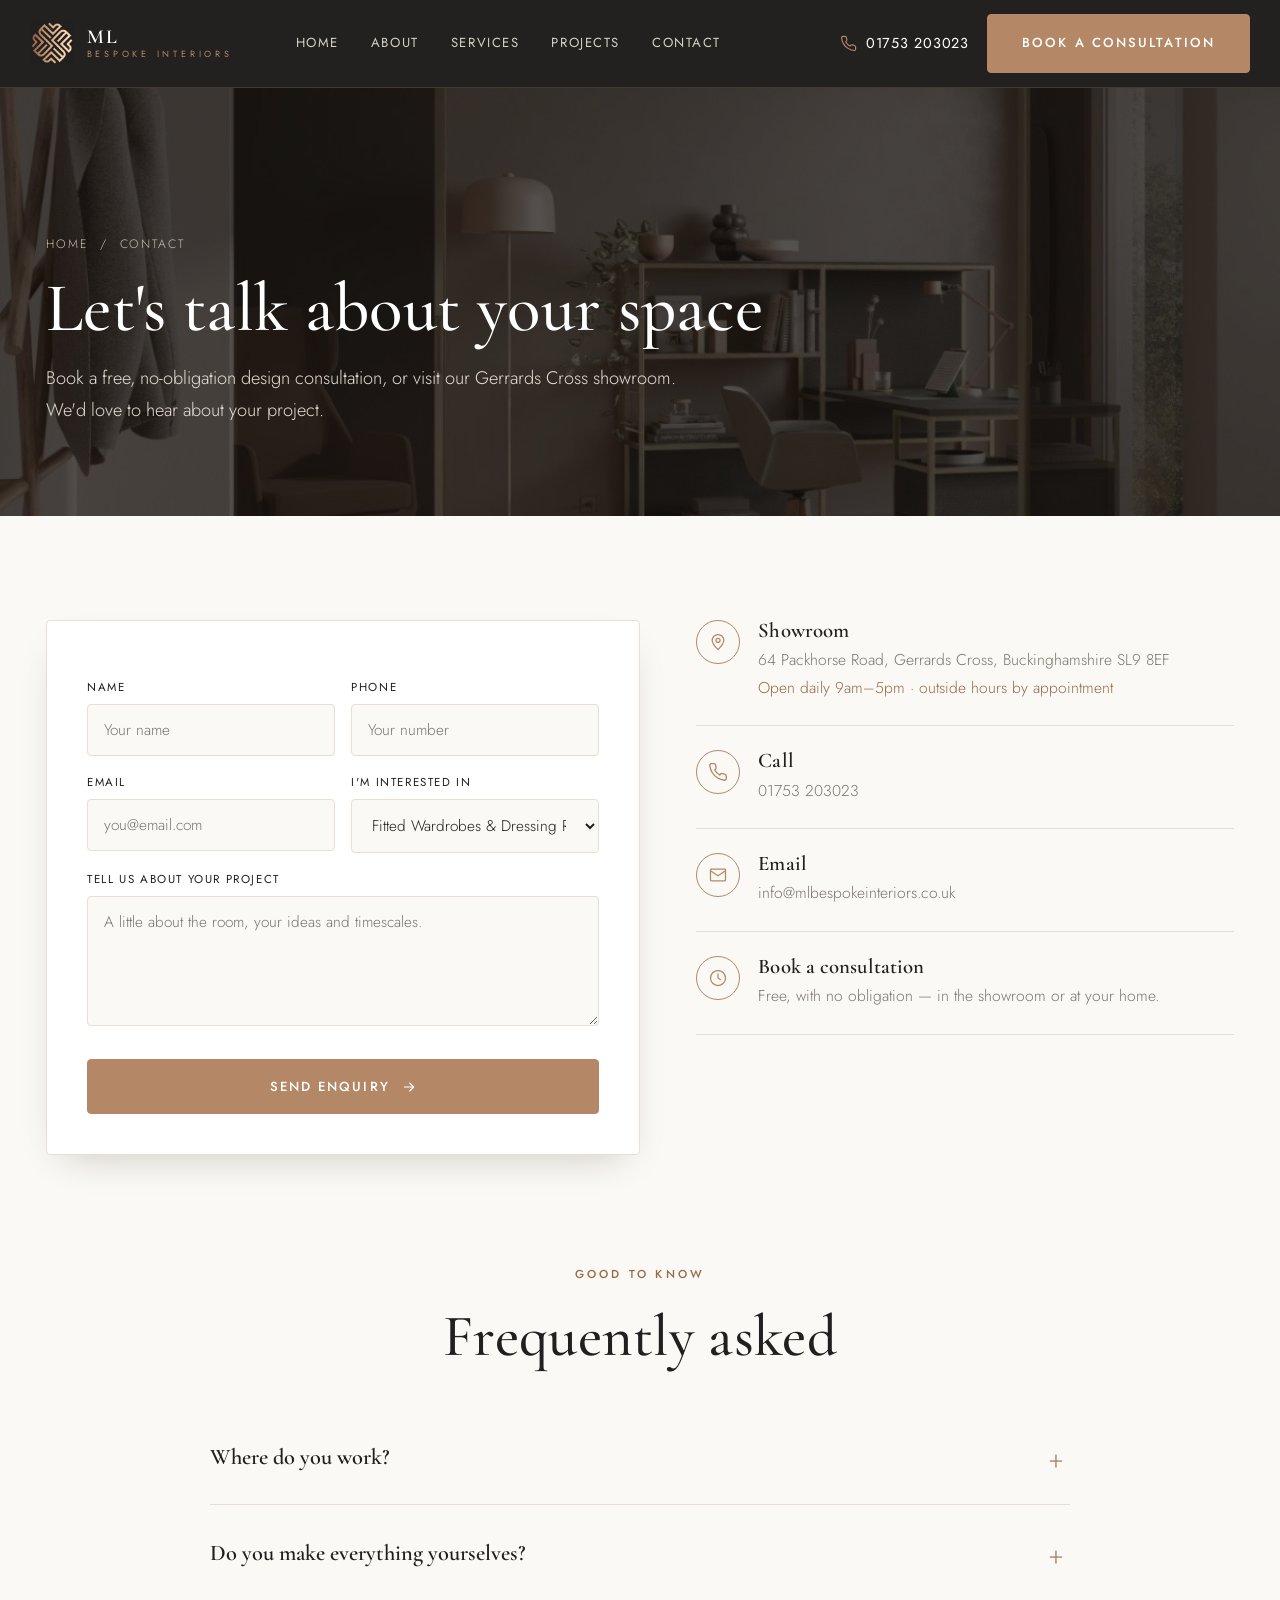
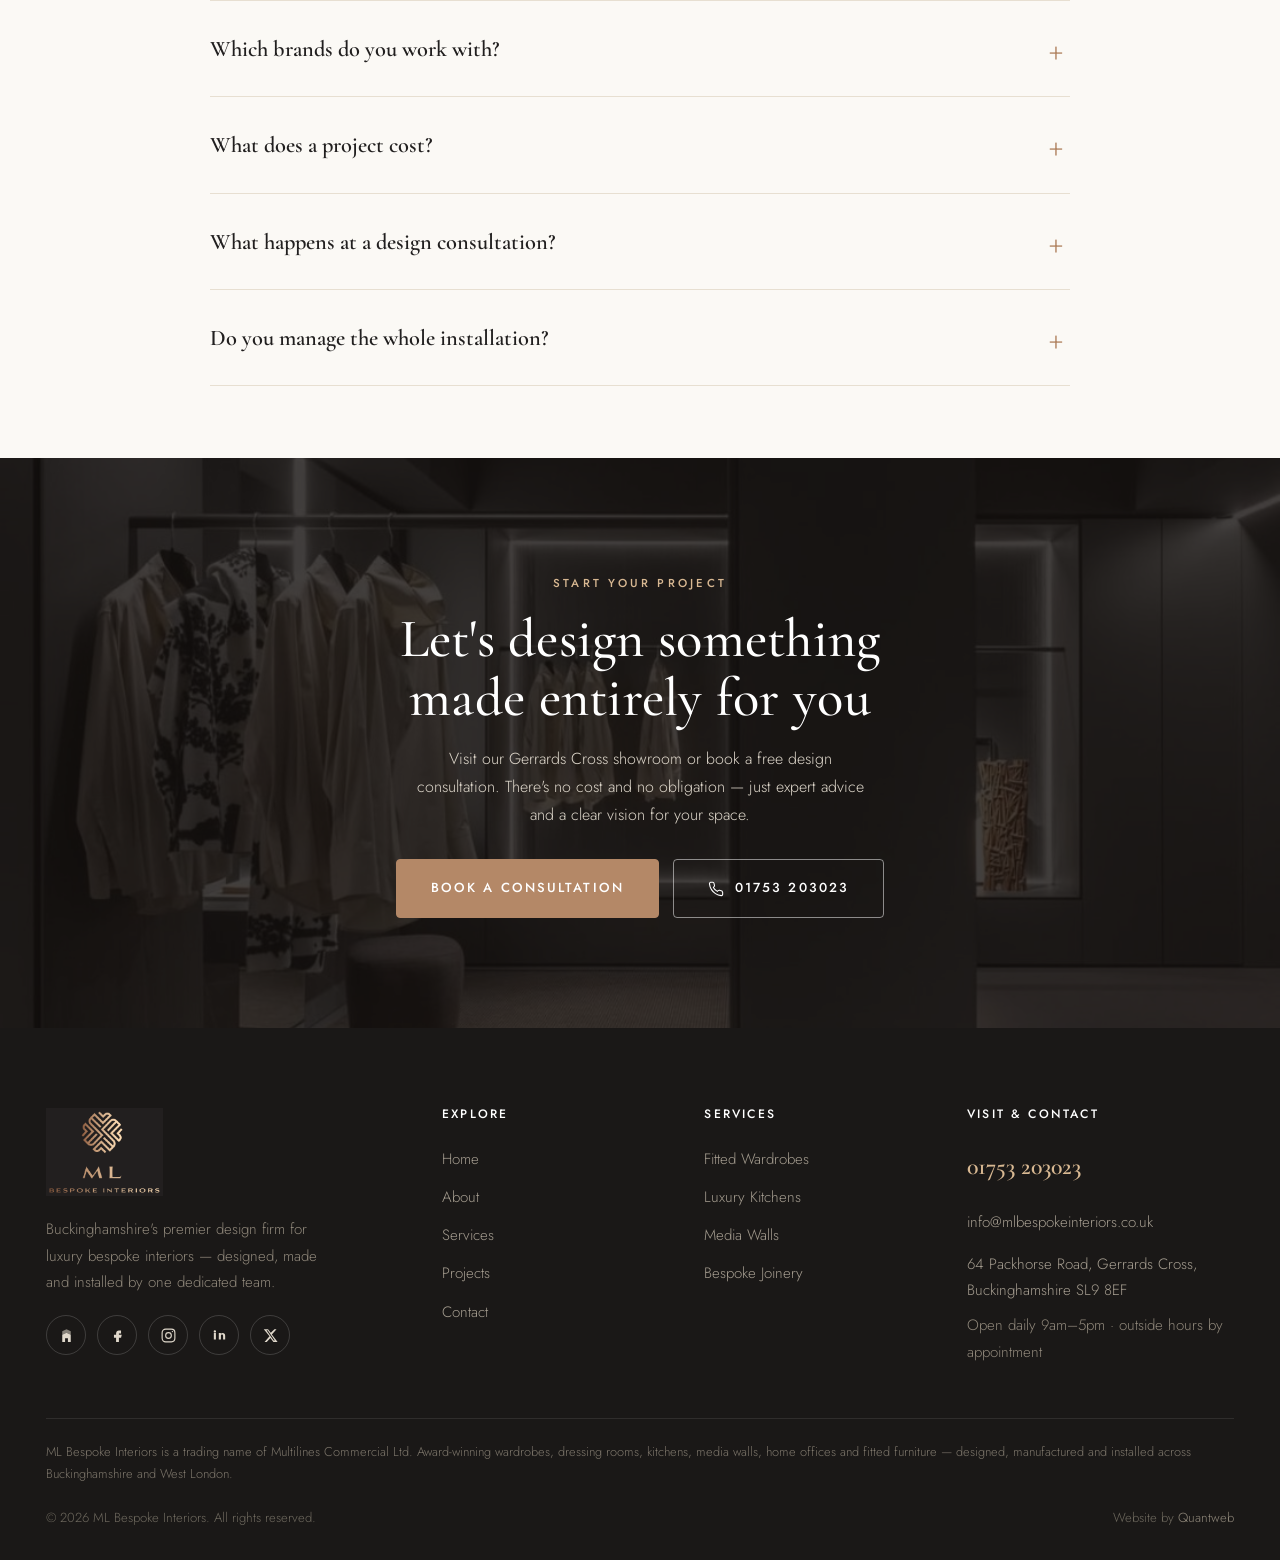
==== contact.html @ 846ae1b1 "ML Bespoke Interiors site Co-authored-by: Cursor <cursoragent@cursor.com>" ====
<!doctype html><html lang="en"><head>
<meta charset="utf-8"><meta name="viewport" content="width=device-width,initial-scale=1">
<title>Contact ML Bespoke Interiors — Gerrards Cross Showroom</title>
<meta name="description" content="Contact ML Bespoke Interiors in Gerrards Cross, Buckinghamshire. Call 01753 203023, email info@mlbespokeinteriors.co.uk or book a free design consultation.">
<link rel="canonical" href="https://www.mlbespokeinteriors.co.uk/contact.html">
<meta property="og:type" content="website"><meta property="og:site_name" content="ML Bespoke Interiors">
<meta property="og:title" content="Contact ML Bespoke Interiors — Gerrards Cross Showroom"><meta property="og:description" content="Contact ML Bespoke Interiors in Gerrards Cross, Buckinghamshire. Call 01753 203023, email info@mlbespokeinteriors.co.uk or book a free design consultation.">
<meta property="og:image" content="https://www.mlbespokeinteriors.co.uk/assets/p06.jpg"><meta name="theme-color" content="#211f1f">
<link rel="icon" href="assets/favicon.svg">
<link rel="preconnect" href="https://fonts.googleapis.com"><link rel="preconnect" href="https://fonts.gstatic.com" crossorigin>
<link href="https://fonts.googleapis.com/css2?family=Cormorant+Garamond:ital,wght@0,400;0,500;0,600;1,400;1,500&family=Jost:wght@300;400;500&display=swap" rel="stylesheet">
<link rel="stylesheet" href="css/site.css">
</head><body>
<header class="site"><div class="bar">
  <a class="brand" href="index.html" aria-label="ML Bespoke Interiors home">
    <img src="assets/mark.png" alt="ML Bespoke Interiors">
    <span class="bt"><b>ML</b><span>Bespoke Interiors</span></span>
  </a>
  <nav class="nav-links"><a href="index.html">Home</a><a href="about.html">About</a><a href="services.html">Services</a><a href="projects.html">Projects</a><a href="contact.html">Contact</a></nav>
  <div class="nav-cta">
    <a class="callchip" href="tel:+441753203023"><svg viewBox="0 0 24 24" fill="none" stroke="currentColor" stroke-width="1.6" stroke-linecap="round" stroke-linejoin="round"><path d="M22 16.9v3a2 2 0 0 1-2.2 2 19.8 19.8 0 0 1-8.6-3 19.5 19.5 0 0 1-6-6 19.8 19.8 0 0 1-3-8.6A2 2 0 0 1 4.1 2h3a2 2 0 0 1 2 1.7c.1.9.3 1.8.6 2.6a2 2 0 0 1-.5 2.1L8 9.6a16 16 0 0 0 6 6l1.2-1.2a2 2 0 0 1 2.1-.5c.8.3 1.7.5 2.6.6a2 2 0 0 1 1.7 2z"/></svg>01753 203023</a>
    <a class="btn btn-bronze" href="contact.html">Book a consultation</a>
    <button class="burger" data-mm-open aria-label="Open menu"><span></span><span></span><span></span></button>
  </div>
</div></header>
<div class="mm-back" data-mm-close></div>
<aside class="mobile-menu">
  <button class="mm-close" data-mm-close aria-label="Close">&times;</button>
  <a href="index.html" data-mm-close>Home</a><a href="about.html" data-mm-close>About</a><a href="services.html" data-mm-close>Services</a><a href="projects.html" data-mm-close>Projects</a><a href="contact.html" data-mm-close>Contact</a>
  <a class="btn btn-bronze" href="contact.html" data-mm-close>Book a consultation</a>
  <a class="btn btn-outline-w" href="tel:+441753203023" data-mm-close>Call 01753 203023</a>
</aside><section class="page-hero">
  <div class="bgimg"><img src="assets/p06.jpg" alt=""></div>
  <div class="wrap"><p class="crumb"><a href="index.html">Home</a> &nbsp;/&nbsp; Contact</p><h1>Let's talk about your space</h1><p>Book a free, no-obligation design consultation, or visit our Gerrards Cross showroom. We'd love to hear about your project.</p></div>
</section>
<section class="sec"><div class="wrap"><div class="contact-grid">
  <div data-reveal>
    <!-- To enable this form: create a free Web3Forms access key at web3forms.com tied to info@mlbespokeinteriors.co.uk and paste it below. -->
    <form class="form" action="https://api.web3forms.com/submit" method="POST">
      <input type="hidden" name="access_key" value="YOUR-WEB3FORMS-KEY">
      <input type="hidden" name="subject" value="New enquiry from the ML Bespoke Interiors website">
      <input type="checkbox" name="botcheck" style="display:none">
      <div class="row"><div><label for="fn">Name</label><input id="fn" name="name" type="text" placeholder="Your name" required></div><div><label for="ph">Phone</label><input id="ph" name="phone" type="tel" placeholder="Your number" required></div></div>
      <div class="row"><div><label for="em">Email</label><input id="em" name="email" type="email" placeholder="you@email.com" required></div><div><label for="sv">I'm interested in</label><select id="sv" name="enquiry"><option>Fitted Wardrobes & Dressing Rooms</option><option>Luxury Kitchens</option><option>Media Walls</option><option>Bespoke Joinery</option><option>A whole-home project</option><option>Something else</option></select></div></div>
      <label for="ms">Tell us about your project</label>
      <textarea id="ms" name="message" placeholder="A little about the room, your ideas and timescales."></textarea>
      <button class="btn btn-bronze" type="submit">Send enquiry <svg viewBox="0 0 24 24" fill="none" stroke="currentColor" stroke-width="1.6" stroke-linecap="round" stroke-linejoin="round"><path d="M5 12h14M13 6l6 6-6 6"/></svg></button>
    </form>
  </div>
  <div class="cinfo" data-reveal>
    <div class="citem"><div class="ic"><svg viewBox="0 0 24 24" fill="none" stroke="currentColor" stroke-width="1.5" stroke-linecap="round" stroke-linejoin="round"><path d="M12 21s7-6.3 7-11a7 7 0 1 0-14 0c0 4.7 7 11 7 11z"/><circle cx="12" cy="10" r="2.5"/></svg></div><div><h4>Showroom</h4><p>64 Packhorse Road, Gerrards Cross, Buckinghamshire SL9 8EF</p><p style="color:var(--bronze-d)">Open daily 9am–5pm · outside hours by appointment</p></div></div>
    <div class="citem"><div class="ic"><svg viewBox="0 0 24 24" fill="none" stroke="currentColor" stroke-width="1.6" stroke-linecap="round" stroke-linejoin="round"><path d="M22 16.9v3a2 2 0 0 1-2.2 2 19.8 19.8 0 0 1-8.6-3 19.5 19.5 0 0 1-6-6 19.8 19.8 0 0 1-3-8.6A2 2 0 0 1 4.1 2h3a2 2 0 0 1 2 1.7c.1.9.3 1.8.6 2.6a2 2 0 0 1-.5 2.1L8 9.6a16 16 0 0 0 6 6l1.2-1.2a2 2 0 0 1 2.1-.5c.8.3 1.7.5 2.6.6a2 2 0 0 1 1.7 2z"/></svg></div><div><h4>Call</h4><a href="tel:+441753203023">01753 203023</a></div></div>
    <div class="citem"><div class="ic"><svg viewBox="0 0 24 24" fill="none" stroke="currentColor" stroke-width="1.5" stroke-linecap="round" stroke-linejoin="round"><rect x="3" y="5" width="18" height="14" rx="1"/><path d="m3 7 9 6 9-6"/></svg></div><div><h4>Email</h4><a href="mailto:info@mlbespokeinteriors.co.uk">info@mlbespokeinteriors.co.uk</a></div></div>
    <div class="citem"><div class="ic"><svg viewBox="0 0 24 24" fill="none" stroke="currentColor" stroke-width="1.5" stroke-linecap="round" stroke-linejoin="round"><circle cx="12" cy="12" r="9"/><path d="M12 7v5l3 2"/></svg></div><div><h4>Book a consultation</h4><p>Free, with no obligation — in the showroom or at your home.</p></div></div>
  </div>
</div></div></section>

<section class="sec-sm" style="padding-top:0"><div class="wrap">
  <div class="faq">
    <div class="sec-head center" data-reveal style="margin:0 auto 40px"><span class="eyebrow c">Good to know</span><h2>Frequently asked</h2></div>
    <details data-reveal><summary>Where do you work?</summary><div class="a">Our showroom is in Gerrards Cross and we design and install throughout Buckinghamshire — Beaconsfield, Amersham, Chalfont St Peter, Denham and surrounding areas — as well as central and west London.</div></details><details data-reveal><summary>Do you make everything yourselves?</summary><div class="a">Yes. Building on almost 40 years of manufacturing heritage through Multilines Commercial, we design, manufacture and install with our own team and our own workshops, alongside our European brand partners.</div></details><details data-reveal><summary>Which brands do you work with?</summary><div class="a">We partner with leading European names including Caccaro, Efforma, Stosa and Raumplus, bringing together Italian elegance, German precision and British craftsmanship.</div></details><details data-reveal><summary>What does a project cost?</summary><div class="a">Every project is bespoke, but as a guide fitted wardrobes start from £3,500, media walls from £4,000, home offices from £5,000 and walk-in dressing rooms from £8,000. We'll give you a clear quote after your design consultation.</div></details><details data-reveal><summary>What happens at a design consultation?</summary><div class="a">We start by understanding how you want to use the space, then create a 3D design so you can see your room before anything is made. Consultations are free and there's no obligation.</div></details><details data-reveal><summary>Do you manage the whole installation?</summary><div class="a">Yes — from first design to final fit, you have one point of contact throughout, with our own craftsmen, installers and electrical and plumbing support handling every detail.</div></details>
  </div>
</div></section>

<section class="cta">
  <div class="bgimg"><img src="assets/p12.jpg" alt="Luxury walk-in dressing room by ML Bespoke Interiors" loading="lazy"></div>
  <div class="wrap" data-reveal>
    <span class="eyebrow c" style="color:var(--gold-l)">Start your project</span>
    <h2>Let's design something made entirely for you</h2>
    <p>Visit our Gerrards Cross showroom or book a free design consultation. There's no cost and no obligation — just expert advice and a clear vision for your space.</p>
    <div class="cta-row"><a class="btn btn-bronze" href="contact.html">Book a consultation</a><a class="btn btn-outline-w" href="tel:+441753203023"><svg viewBox="0 0 24 24" fill="none" stroke="currentColor" stroke-width="1.6" stroke-linecap="round" stroke-linejoin="round"><path d="M22 16.9v3a2 2 0 0 1-2.2 2 19.8 19.8 0 0 1-8.6-3 19.5 19.5 0 0 1-6-6 19.8 19.8 0 0 1-3-8.6A2 2 0 0 1 4.1 2h3a2 2 0 0 1 2 1.7c.1.9.3 1.8.6 2.6a2 2 0 0 1-.5 2.1L8 9.6a16 16 0 0 0 6 6l1.2-1.2a2 2 0 0 1 2.1-.5c.8.3 1.7.5 2.6.6a2 2 0 0 1 1.7 2z"/></svg> 01753 203023</a></div>
  </div>
</section>
<footer class="site"><div class="wrap">
  <div class="cols">
    <div class="fbrand"><img src="assets/logo.png" alt="ML Bespoke Interiors"><p>Buckinghamshire's premier design firm for luxury bespoke interiors — designed, made and installed by one dedicated team.</p>
      <div class="fsoc"><a href="https://www.houzz.co.uk/pro/webuser_960647307" target="_blank" rel="noopener" aria-label="Houzz"><svg viewBox="0 0 24 24" fill="currentColor"><path d="M12 3 6 6v5l6-3 6 3V6z" opacity=".55"/><path d="M6 11v10h4v-5h4v5h4V11l-6-3z"/></svg></a><a href="https://www.facebook.com/MultilinesLuxuryBedrooms" target="_blank" rel="noopener" aria-label="Facebook"><svg viewBox="0 0 24 24" fill="currentColor"><path d="M14 9h3V5h-3c-2.2 0-4 1.8-4 4v2H7v4h3v6h4v-6h3l1-4h-4V9a1 1 0 0 1 1-1z"/></svg></a><a href="https://www.instagram.com/ml_bespoke_interiors" target="_blank" rel="noopener" aria-label="Instagram"><svg viewBox="0 0 24 24" fill="none" stroke="currentColor" stroke-width="1.6"><rect x="3" y="3" width="18" height="18" rx="5"/><circle cx="12" cy="12" r="4"/><circle cx="17.5" cy="6.5" r="1" fill="currentColor" stroke="none"/></svg></a><a href="https://www.linkedin.com/company/79999368" target="_blank" rel="noopener" aria-label="LinkedIn"><svg viewBox="0 0 24 24" fill="currentColor"><path d="M6.94 8.5v9H4V8.5zM5.47 4.5a1.7 1.7 0 1 0 0 3.4 1.7 1.7 0 0 0 0-3.4zM20 17.5h-2.9v-4.8c0-1.2-.5-2-1.5-2s-1.6.7-1.6 2v4.8H11v-9h2.9v1.2c.5-.8 1.4-1.4 2.7-1.4 2 0 3.4 1.3 3.4 4z"/></svg></a><a href="https://x.com/ml_bespoke" target="_blank" rel="noopener" aria-label="X"><svg viewBox="0 0 24 24" fill="currentColor"><path d="M17.5 3h3l-6.6 7.6L22 21h-5.9l-4.3-5.6L6.7 21H3.6l7-8.1L2.5 3h6l3.9 5.1zm-1 16h1.6L8 4.6H6.3z"/></svg></a></div>
    </div>
    <div class="col"><h4>Explore</h4><a href="index.html">Home</a><a href="about.html">About</a><a href="services.html">Services</a><a href="projects.html">Projects</a><a href="contact.html">Contact</a></div>
    <div class="col"><h4>Services</h4><a href="services.html">Fitted Wardrobes</a><a href="services.html">Luxury Kitchens</a><a href="services.html">Media Walls</a><a href="services.html">Bespoke Joinery</a></div>
    <div class="col fcontact"><h4>Visit &amp; contact</h4>
      <a class="big" href="tel:+441753203023">01753 203023</a>
      <a href="mailto:info@mlbespokeinteriors.co.uk">info@mlbespokeinteriors.co.uk</a>
      <p style="margin-top:10px">64 Packhorse Road, Gerrards Cross, Buckinghamshire SL9 8EF</p>
      <p style="color:#8f877a">Open daily 9am–5pm · outside hours by appointment</p>
    </div>
  </div>
  <div style="padding-top:22px;font-size:.8rem;color:#7d766b;line-height:1.7;font-weight:300">
    <p>ML Bespoke Interiors is a trading name of Multilines Commercial Ltd. Award-winning wardrobes, dressing rooms, kitchens, media walls, home offices and fitted furniture — designed, manufactured and installed across Buckinghamshire and West London.</p>
  </div>
  <div class="foot-bot"><span>&copy; 2026 ML Bespoke Interiors. All rights reserved.</span><span>Website by <a href="https://quantweb.co.uk" target="_blank" rel="noopener">Quantweb</a></span></div>
</div></footer>
<div class="lb" id="lb"><span class="x">&times;</span><span class="nav prev">&#8249;</span><span class="nav next">&#8250;</span><img src="" alt="ML Bespoke Interiors project"></div>
<script src="js/site.js"></script>
</body></html>
---- css/site.css ----
/* ML Bespoke Interiors — Quantweb build 2026 (charcoal + bronze, luxury) */
:root{
  --ink:#211f1f; --ink2:#33302c; --muted:#7c766b; --soft:#9a9284;
  --bronze:#b48867; --bronze-d:#956c48; --gold-l:#d8b892;
  --cream:#f7f3ec; --stone:#efe8dd; --line:#e7dfd1; --line-d:#3a3632;
  --bg:#fbf9f5; --white:#fff; --dark:#1a1817; --charcoal:#211f1f;
  --f-h:"Cormorant Garamond",Georgia,serif;
  --f-b:"Jost",-apple-system,BlinkMacSystemFont,"Segoe UI",sans-serif;
  --wrap:1240px; --r:4px;
  --shadow:0 34px 70px -30px rgba(30,22,12,.34);
  --shadow-s:0 16px 38px -18px rgba(30,22,12,.24);
}
*{box-sizing:border-box;margin:0;padding:0}
html{scroll-behavior:smooth}
body{font-family:var(--f-b);background:var(--bg);color:var(--ink2);line-height:1.75;font-weight:300;-webkit-font-smoothing:antialiased;overflow-x:hidden}
img{max-width:100%;display:block}
a{color:inherit;text-decoration:none}
h1,h2,h3,h4{font-family:var(--f-h);color:var(--ink);line-height:1.08;font-weight:600;letter-spacing:.005em}
.wrap{max-width:var(--wrap);margin:0 auto;padding:0 26px}
.eyebrow{display:inline-flex;align-items:center;gap:11px;font-family:var(--f-b);font-weight:500;font-size:.72rem;letter-spacing:.28em;text-transform:uppercase;color:var(--bronze-d)}
.eyebrow::before{content:"";width:30px;height:1px;background:var(--bronze)}
.eyebrow.c::before{display:none}
.sec{padding:104px 0}
.sec-sm{padding:72px 0}
.sec-head{max-width:720px;margin-bottom:52px}
.sec-head.center{margin-left:auto;margin-right:auto;text-align:center}
.sec-head h2{font-size:clamp(2.4rem,4.6vw,3.7rem);margin:18px 0 16px;font-weight:500}
.sec-head p{font-size:1.08rem;color:var(--muted)}
.lead{font-size:1.24rem;color:var(--ink2);font-weight:300;line-height:1.7}

/* buttons */
.btn{display:inline-flex;align-items:center;justify-content:center;gap:11px;font-family:var(--f-b);font-weight:500;font-size:.82rem;letter-spacing:.16em;text-transform:uppercase;padding:17px 34px;border-radius:var(--r);border:1px solid transparent;cursor:pointer;transition:.25s}
.btn svg{width:16px;height:16px}
.btn-bronze{background:var(--bronze);color:#fff;border-color:var(--bronze)}
.btn-bronze:hover{background:var(--bronze-d);border-color:var(--bronze-d)}
.btn-ink{background:var(--ink);color:#fff;border-color:var(--ink)}
.btn-ink:hover{background:#000}
.btn-outline{background:transparent;color:var(--ink);border-color:var(--ink)}
.btn-outline:hover{background:var(--ink);color:#fff}
.btn-outline-w{background:transparent;color:#fff;border-color:rgba(255,255,255,.5)}
.btn-outline-w:hover{background:#fff;color:var(--ink);border-color:#fff}

/* header — charcoal bar (logo blends) */
header.site{position:sticky;top:0;z-index:60;background:rgba(26,24,23,.96);backdrop-filter:blur(10px);border-bottom:1px solid rgba(180,136,103,.22)}
.bar{max-width:1340px;margin:0 auto;padding:14px 30px;display:flex;align-items:center;gap:26px}
.brand{display:flex;align-items:center;gap:13px}
.brand img{height:44px;width:auto}
.brand .bt{display:flex;flex-direction:column;line-height:1}
.brand .bt b{font-family:var(--f-h);font-weight:600;font-size:1.24rem;color:#fff;letter-spacing:.14em}
.brand .bt span{font-family:var(--f-b);font-weight:400;font-size:.56rem;letter-spacing:.42em;text-transform:uppercase;color:var(--bronze);margin-top:3px}
.nav-links{display:flex;gap:2px;margin-left:22px}
.nav-links a{font-family:var(--f-b);font-weight:400;font-size:.82rem;letter-spacing:.12em;text-transform:uppercase;color:#d7d0c6;padding:10px 15px;transition:.2s;position:relative}
.nav-links a:hover{color:#fff}
.nav-links a.active{color:var(--bronze)}
.nav-cta{margin-left:auto;display:flex;align-items:center;gap:18px}
.callchip{display:inline-flex;align-items:center;gap:9px;font-family:var(--f-b);font-weight:400;color:#fff;font-size:.9rem;letter-spacing:.06em}
.callchip svg{width:17px;height:17px;color:var(--bronze)}
.burger{display:none;flex-direction:column;gap:5px;background:none;border:0;cursor:pointer;padding:8px}
.burger span{width:25px;height:1.5px;background:#fff}

.mm-back{position:fixed;inset:0;background:rgba(15,12,10,.6);opacity:0;visibility:hidden;transition:.25s;z-index:70}
.mm-back.open{opacity:1;visibility:visible}
.mobile-menu{position:fixed;top:0;right:-360px;width:320px;max-width:88vw;height:100%;background:var(--charcoal);z-index:80;padding:30px 28px;display:flex;flex-direction:column;gap:2px;transition:right .35s cubic-bezier(.4,0,.2,1)}
.mobile-menu.open{right:0}
.mobile-menu a{font-family:var(--f-b);font-weight:400;font-size:.92rem;letter-spacing:.14em;text-transform:uppercase;color:#e4ddd2;padding:15px 4px;border-bottom:1px solid rgba(255,255,255,.08)}
.mobile-menu .btn{margin-top:20px}
.mm-close{align-self:flex-end;background:none;border:0;font-size:2rem;color:#a99f92;cursor:pointer;margin-bottom:8px;font-weight:200}

/* hero — full-bleed */
.hero{position:relative;min-height:88vh;display:flex;align-items:center;color:#fff;overflow:hidden}
.hero .bgimg{position:absolute;inset:0;z-index:0}
.hero .bgimg img{width:100%;height:100%;object-fit:cover}
.hero::after{content:"";position:absolute;inset:0;z-index:1;background:linear-gradient(90deg,rgba(20,17,15,.86) 0%,rgba(20,17,15,.6) 45%,rgba(20,17,15,.25) 100%)}
.hero .wrap{position:relative;z-index:2;padding-top:80px;padding-bottom:80px}
.hero .eyebrow{color:var(--gold-l)}
.hero .eyebrow::before{background:var(--gold-l)}
.hero h1{color:#fff;font-size:clamp(2.9rem,6.4vw,5.6rem);font-weight:500;line-height:1.02;letter-spacing:.01em;margin:22px 0 0;max-width:16ch}
.hero h1 em{font-style:italic;color:var(--gold-l)}
.hero .sub{font-size:1.22rem;color:#e7e1d7;font-weight:300;margin:26px 0 34px;max-width:52ch}
.hero-cta{display:flex;flex-wrap:wrap;gap:14px}
.hero-quick{display:flex;flex-wrap:wrap;gap:26px;margin-top:44px;padding-top:26px;border-top:1px solid rgba(255,255,255,.18)}
.hero-quick a{display:inline-flex;align-items:center;gap:9px;font-size:.82rem;letter-spacing:.14em;text-transform:uppercase;color:#efe9df;transition:.2s}
.hero-quick a:hover{color:var(--gold-l)}
.hero-quick svg{width:15px;height:15px;color:var(--bronze)}

/* intro split */
.split{display:grid;grid-template-columns:1fr 1fr;gap:70px;align-items:center}
.split.rev .media{order:2}
.media{position:relative}
.media img{width:100%;object-fit:cover;border-radius:var(--r)}
.media.tall img{aspect-ratio:4/5}
.media .tag{position:absolute;left:-24px;bottom:28px;background:var(--charcoal);color:#fff;padding:22px 26px;max-width:230px;border-bottom:2px solid var(--bronze)}
.media .tag b{font-family:var(--f-h);font-size:2.4rem;color:var(--gold-l);display:block;line-height:1;font-weight:600}
.media .tag span{font-size:.8rem;color:#cfc7ba;letter-spacing:.05em}
.copy p{margin-bottom:18px;color:var(--muted)}
.copy .lead{color:var(--ink2)}
.mini-list{list-style:none;margin:24px 0 0;display:grid;gap:15px}
.mini-list li{display:flex;gap:13px;align-items:flex-start;font-size:1rem;color:var(--ink2);font-weight:300}
.mini-list svg{width:20px;height:20px;color:var(--bronze);flex:none;margin-top:4px}

/* showroom band */
.showband{background:var(--stone)}
.showband .split{gap:60px}

/* brand partners strip */
.brands{background:var(--charcoal);color:#fff;padding:52px 0}
.brands .lab{text-align:center;font-family:var(--f-b);font-weight:400;font-size:.72rem;letter-spacing:.28em;text-transform:uppercase;color:var(--bronze);margin-bottom:30px}
.brands .row{display:flex;flex-wrap:wrap;justify-content:center;align-items:center;gap:20px 56px}
.brands .row span{font-family:var(--f-h);font-size:1.5rem;font-weight:500;letter-spacing:.14em;color:#cfc6b8;transition:.2s}
.brands .row span:hover{color:var(--gold-l)}

/* services grid */
.grid4{display:grid;grid-template-columns:repeat(4,1fr);gap:24px}
.scard{background:var(--white);border:1px solid var(--line);border-radius:var(--r);overflow:hidden;display:flex;flex-direction:column;transition:.3s}
.scard:hover{box-shadow:var(--shadow);transform:translateY(-5px)}
.scard .ph{aspect-ratio:4/3.4;overflow:hidden}
.scard .ph img{width:100%;height:100%;object-fit:cover;transition:.6s}
.scard:hover .ph img{transform:scale(1.06)}
.scard .bd{padding:26px 24px 28px;display:flex;flex-direction:column;flex:1}
.scard .ic{width:38px;height:38px;color:var(--bronze);margin-bottom:12px}
.scard .ic svg{width:38px;height:38px}
.scard h3{font-size:1.5rem;font-weight:600;margin-bottom:8px}
.scard p{color:var(--muted);font-size:.92rem;flex:1}
.scard .go{margin-top:16px;display:inline-flex;align-items:center;gap:8px;font-family:var(--f-b);font-weight:500;font-size:.74rem;letter-spacing:.16em;text-transform:uppercase;color:var(--bronze-d)}
.scard .go svg{width:15px;height:15px;transition:.2s}
.scard:hover .go svg{transform:translateX(5px)}

/* stats dark band */
.stats{background:var(--charcoal);color:#fff}
.stats .wrap{display:grid;grid-template-columns:repeat(4,1fr);gap:30px;text-align:center}
.stats .s b{font-family:var(--f-h);font-weight:600;font-size:3.4rem;color:var(--gold-l);display:block;line-height:1}
.stats .s span{color:#c3baac;font-size:.86rem;letter-spacing:.08em;margin-top:10px;display:block;text-transform:uppercase}

/* testimonials */
.tgrid{display:grid;grid-template-columns:repeat(3,1fr);gap:24px}
.tcard{background:var(--white);border:1px solid var(--line);border-radius:var(--r);padding:34px 30px}
.tcard .stars{color:var(--bronze);letter-spacing:3px;font-size:1rem;margin-bottom:16px}
.tcard p{font-family:var(--f-h);font-size:1.24rem;font-style:italic;color:var(--ink);line-height:1.5;font-weight:500}
.tcard .who{margin-top:18px;font-family:var(--f-b);font-weight:500;font-size:.78rem;letter-spacing:.14em;text-transform:uppercase;color:var(--bronze-d)}

/* gallery */
.gal{display:grid;grid-template-columns:repeat(4,1fr);gap:16px}
.gal a{position:relative;overflow:hidden;border-radius:var(--r);aspect-ratio:1/1;cursor:pointer;background:var(--stone)}
.gal a.wide{grid-column:span 2;aspect-ratio:2/1}
.gal img{width:100%;height:100%;object-fit:cover;transition:.6s}
.gal a:hover img{transform:scale(1.07)}
.gal a::after{content:"";position:absolute;inset:0;background:linear-gradient(0deg,rgba(20,17,15,.4),transparent 55%);opacity:0;transition:.3s}
.gal a:hover::after{opacity:1}

/* lightbox */
.lb{position:fixed;inset:0;background:rgba(15,12,10,.94);z-index:200;display:none;align-items:center;justify-content:center;padding:30px}
.lb.open{display:flex}
.lb img{max-width:92vw;max-height:88vh;border-radius:var(--r)}
.lb .x{position:absolute;top:24px;right:30px;font-size:2.4rem;color:#fff;cursor:pointer;font-weight:200;line-height:1}
.lb .nav{position:absolute;top:50%;transform:translateY(-50%);font-size:2.6rem;color:#fff;cursor:pointer;padding:16px;user-select:none;opacity:.8}
.lb .nav:hover{opacity:1}
.lb .prev{left:14px}.lb .next{right:14px}

/* investment/pricing */
.invest{background:var(--charcoal);color:#fff}
.invest .sec-head h2{color:#fff}
.invest .sec-head p{color:#c3baac}
.pgrid{display:grid;grid-template-columns:repeat(4,1fr);gap:22px}
.pcard{border:1px solid rgba(180,136,103,.35);border-radius:var(--r);padding:34px 26px;text-align:center;transition:.3s}
.pcard:hover{background:rgba(180,136,103,.08);border-color:var(--bronze)}
.pcard .ic{width:40px;height:40px;color:var(--bronze);margin:0 auto 16px}
.pcard .ic svg{width:40px;height:40px}
.pcard h3{color:#fff;font-size:1.35rem;font-weight:600;margin-bottom:10px}
.pcard .from{font-size:.72rem;letter-spacing:.2em;text-transform:uppercase;color:var(--soft)}
.pcard .amt{font-family:var(--f-h);font-size:2.5rem;color:var(--gold-l);font-weight:600;line-height:1;margin-top:4px}

/* faq */
.faq{max-width:860px;margin:0 auto}
.faq details{border-bottom:1px solid var(--line);padding:6px 0}
.faq summary{list-style:none;cursor:pointer;padding:22px 44px 22px 0;position:relative;font-family:var(--f-h);font-size:1.4rem;font-weight:600;color:var(--ink)}
.faq summary::-webkit-details-marker{display:none}
.faq summary::after{content:"+";position:absolute;right:6px;top:20px;font-size:1.7rem;color:var(--bronze);font-family:var(--f-b);font-weight:300;transition:.2s}
.faq details[open] summary::after{transform:rotate(45deg)}
.faq .a{padding:0 44px 24px 0;color:var(--muted);font-size:1rem}

/* cta band */
.cta{position:relative;color:#fff;text-align:center;overflow:hidden}
.cta .bgimg{position:absolute;inset:0;z-index:0}
.cta .bgimg img{width:100%;height:100%;object-fit:cover}
.cta::after{content:"";position:absolute;inset:0;background:rgba(20,17,15,.8);z-index:1}
.cta .wrap{position:relative;z-index:2;padding:110px 26px}
.cta h2{color:#fff;font-size:clamp(2.2rem,4.4vw,3.4rem);font-weight:500;max-width:20ch;margin:14px auto 0}
.cta p{color:#ddd6ca;margin:18px auto 30px;max-width:52ch}
.cta-row{display:flex;gap:14px;justify-content:center;flex-wrap:wrap}

/* contact */
.contact-grid{display:grid;grid-template-columns:1.05fr .95fr;gap:56px;align-items:start}
.form{background:var(--white);border:1px solid var(--line);border-radius:var(--r);padding:40px;box-shadow:var(--shadow-s)}
.form .row{display:grid;grid-template-columns:1fr 1fr;gap:16px}
.form label{font-family:var(--f-b);font-weight:400;font-size:.72rem;letter-spacing:.14em;text-transform:uppercase;color:var(--ink);display:block;margin:16px 0 7px}
.form input,.form select,.form textarea{width:100%;padding:14px 16px;border:1px solid var(--line);border-radius:var(--r);font-family:var(--f-b);font-size:.96rem;font-weight:300;color:var(--ink);background:var(--bg);transition:.15s}
.form input:focus,.form select:focus,.form textarea:focus{outline:none;border-color:var(--bronze);background:#fff}
.form textarea{min-height:130px;resize:vertical}
.form .btn{margin-top:24px;width:100%}
.cinfo .citem{display:flex;gap:18px;align-items:flex-start;padding:24px 0;border-bottom:1px solid var(--line)}
.cinfo .citem:first-child{padding-top:0}
.cinfo .ic{width:44px;height:44px;border:1px solid var(--bronze);border-radius:50%;display:grid;place-items:center;flex:none;color:var(--bronze)}
.cinfo .ic svg{width:20px;height:20px}
.cinfo h4{font-family:var(--f-h);font-size:1.3rem;font-weight:600;margin-bottom:4px}
.cinfo a,.cinfo p{color:var(--muted);font-size:.98rem;display:block}
.cinfo a:hover{color:var(--bronze-d)}

/* page hero */
.page-hero{position:relative;color:#fff;overflow:hidden}
.page-hero .bgimg{position:absolute;inset:0;z-index:0}
.page-hero .bgimg img{width:100%;height:100%;object-fit:cover}
.page-hero::after{content:"";position:absolute;inset:0;background:rgba(20,17,15,.72);z-index:1}
.page-hero .wrap{position:relative;z-index:2;padding:130px 26px 90px}
.page-hero .crumb{font-size:.76rem;letter-spacing:.16em;text-transform:uppercase;color:#c9c0b3;margin-bottom:16px}
.page-hero .crumb a:hover{color:var(--gold-l)}
.page-hero h1{color:#fff;font-size:clamp(2.6rem,5.4vw,4.4rem);font-weight:500}
.page-hero p{color:#e5ded3;font-weight:300;font-size:1.14rem;max-width:60ch;margin-top:16px}

/* footer */
footer.site{background:var(--dark);color:#a49c8f;padding:80px 0 30px}
footer.site .cols{display:grid;grid-template-columns:1.6fr 1fr 1fr 1.2fr;gap:40px;padding-bottom:44px;border-bottom:1px solid rgba(255,255,255,.09)}
footer.site .fbrand img{height:88px;margin-bottom:20px}
footer.site .fbrand p{color:#8f877a;font-size:.94rem;max-width:32ch;font-weight:300}
footer.site .fsoc{display:flex;gap:11px;margin-top:20px}
footer.site .fsoc a{width:40px;height:40px;border:1px solid rgba(255,255,255,.16);border-radius:50%;display:grid;place-items:center;transition:.2s}
footer.site .fsoc a:hover{background:var(--bronze);border-color:var(--bronze)}
footer.site .fsoc svg{width:17px;height:17px;color:#e0d8cb}
footer.site h4{color:#fff;font-family:var(--f-b);font-weight:500;font-size:.76rem;letter-spacing:.18em;text-transform:uppercase;margin-bottom:18px}
footer.site .col a{display:block;color:#a49c8f;padding:6px 0;font-size:.94rem;font-weight:300}
footer.site .col a:hover{color:var(--gold-l)}
footer.site .fcontact a,footer.site .fcontact p{display:block;color:#a49c8f;font-size:.94rem;margin-bottom:9px;font-weight:300}
footer.site .fcontact a.big{color:var(--gold-l);font-family:var(--f-h);font-size:1.5rem;font-weight:600}
.foot-bot{display:flex;justify-content:space-between;flex-wrap:wrap;gap:12px;padding-top:22px;font-size:.82rem;color:#6f6a5f;font-weight:300}
.foot-bot a{color:#8f877a}.foot-bot a:hover{color:var(--gold-l)}

/* reveal */
[data-reveal]{opacity:0;transform:translateY(26px);transition:opacity .8s ease,transform .8s ease}
[data-reveal].in{opacity:1;transform:none}
@media(prefers-reduced-motion:reduce){[data-reveal]{opacity:1;transform:none;transition:none}}

@media(max-width:1040px){
  .grid4,.gal,.pgrid,.stats .wrap{grid-template-columns:repeat(2,1fr)}
  .tgrid{grid-template-columns:1fr}
  .split,.contact-grid{grid-template-columns:1fr;gap:44px}
  .split.rev .media{order:0}
  .gal a.wide{grid-column:span 2;aspect-ratio:2/1}
}
@media(max-width:900px){
  .nav-links,.callchip,.nav-cta .btn{display:none}
  .burger{display:flex}
}
@media(max-width:640px){
  .wrap{padding:0 18px}
  .bar{padding:12px 18px}
  .sec{padding:70px 0}
  .grid4,.gal,.pgrid,.stats .wrap,.form .row,footer.site .cols{grid-template-columns:1fr}
  .gal a.wide{grid-column:span 1;aspect-ratio:1/1}
  .media .tag{left:12px}
  .hero-cta .btn{flex:1 1 auto}
  .brand .bt b{font-size:1.05rem}
}
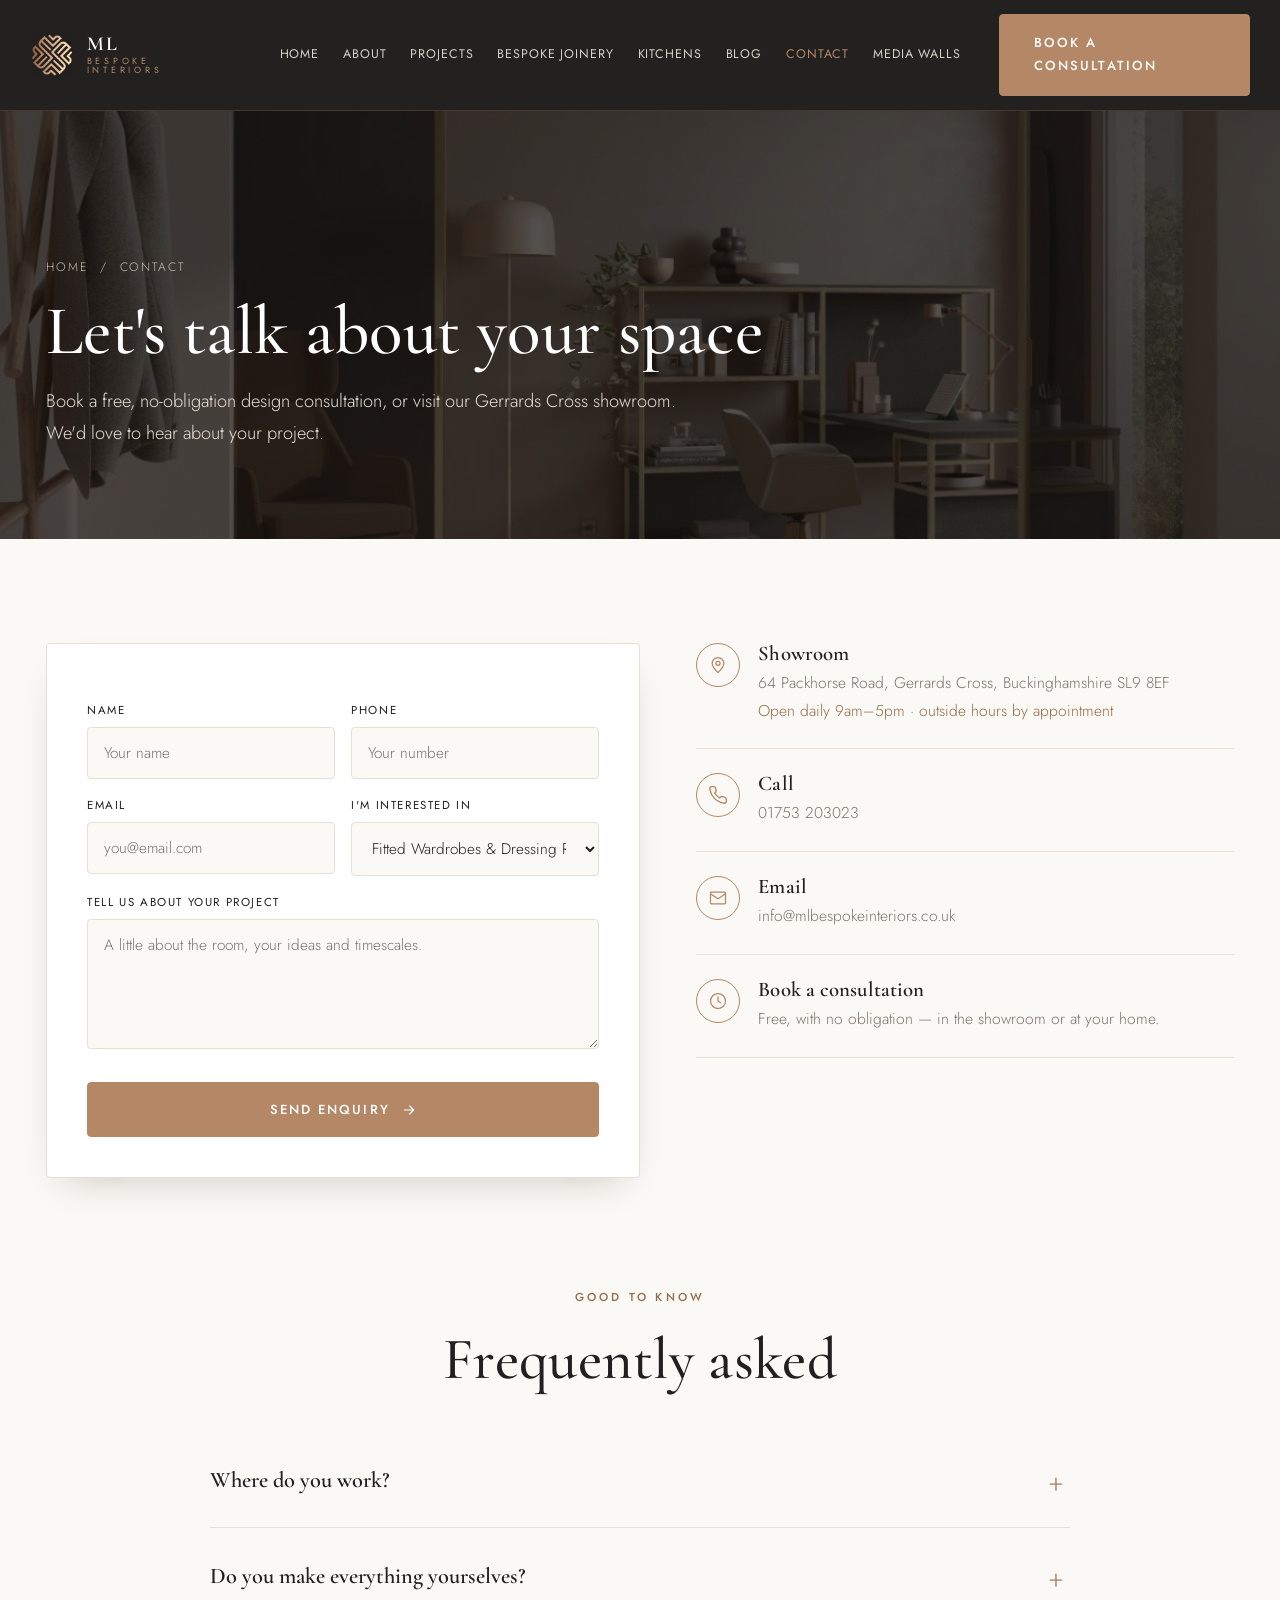
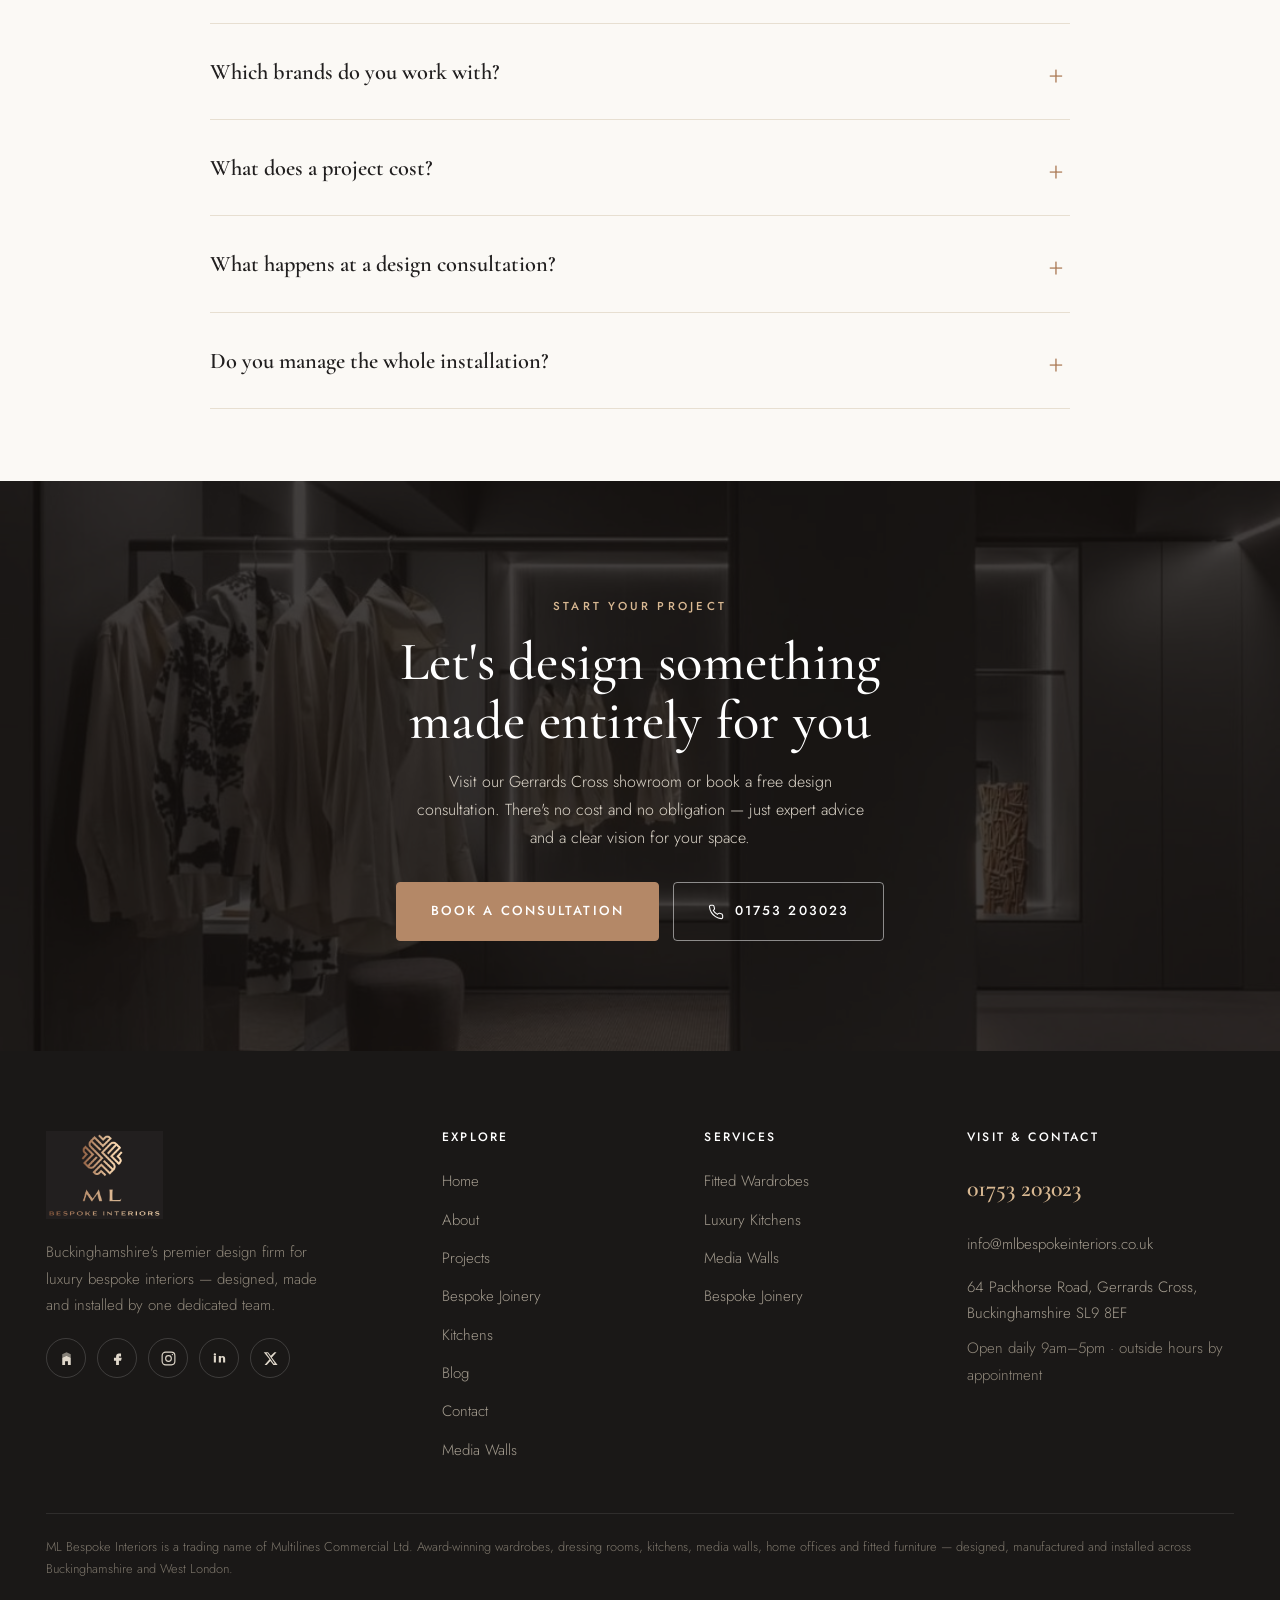
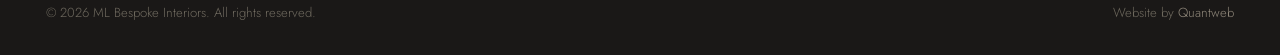
==== commit 56360a44: "ML Bespoke Interiors website Co-authored-by: Cursor <cursoragent@cursor.com>" ====
--- a/contact.html
+++ b/contact.html
@@ -2,7 +2,7 @@
 <meta charset="utf-8"><meta name="viewport" content="width=device-width,initial-scale=1">
 <title>Contact ML Bespoke Interiors — Gerrards Cross Showroom</title>
 <meta name="description" content="Contact ML Bespoke Interiors in Gerrards Cross, Buckinghamshire. Call 01753 203023, email info@mlbespokeinteriors.co.uk or book a free design consultation.">
-<link rel="canonical" href="https://www.mlbespokeinteriors.co.uk/contact.html">
+<link rel="canonical" href="https://www.mlbespokeinteriors.co.uk/contact">
 <meta property="og:type" content="website"><meta property="og:site_name" content="ML Bespoke Interiors">
 <meta property="og:title" content="Contact ML Bespoke Interiors — Gerrards Cross Showroom"><meta property="og:description" content="Contact ML Bespoke Interiors in Gerrards Cross, Buckinghamshire. Call 01753 203023, email info@mlbespokeinteriors.co.uk or book a free design consultation.">
 <meta property="og:image" content="https://www.mlbespokeinteriors.co.uk/assets/p06.jpg"><meta name="theme-color" content="#211f1f">
@@ -12,26 +12,25 @@
 <link rel="stylesheet" href="css/site.css">
 </head><body>
 <header class="site"><div class="bar">
-  <a class="brand" href="index.html" aria-label="ML Bespoke Interiors home">
+  <a class="brand" href="/" aria-label="ML Bespoke Interiors home">
     <img src="assets/mark.png" alt="ML Bespoke Interiors">
     <span class="bt"><b>ML</b><span>Bespoke Interiors</span></span>
   </a>
-  <nav class="nav-links"><a href="index.html">Home</a><a href="about.html">About</a><a href="services.html">Services</a><a href="projects.html">Projects</a><a href="contact.html">Contact</a></nav>
+  <nav class="nav-links"><a href="/">Home</a><a href="about">About</a><a href="projects">Projects</a><a href="bespoke-joinery">Bespoke Joinery</a><a href="kitchens">Kitchens</a><a href="blog">Blog</a><a href="contact" class="active">Contact</a><a href="media-walls">Media Walls</a></nav>
   <div class="nav-cta">
-    <a class="callchip" href="tel:+441753203023"><svg viewBox="0 0 24 24" fill="none" stroke="currentColor" stroke-width="1.6" stroke-linecap="round" stroke-linejoin="round"><path d="M22 16.9v3a2 2 0 0 1-2.2 2 19.8 19.8 0 0 1-8.6-3 19.5 19.5 0 0 1-6-6 19.8 19.8 0 0 1-3-8.6A2 2 0 0 1 4.1 2h3a2 2 0 0 1 2 1.7c.1.9.3 1.8.6 2.6a2 2 0 0 1-.5 2.1L8 9.6a16 16 0 0 0 6 6l1.2-1.2a2 2 0 0 1 2.1-.5c.8.3 1.7.5 2.6.6a2 2 0 0 1 1.7 2z"/></svg>01753 203023</a>
-    <a class="btn btn-bronze" href="contact.html">Book a consultation</a>
+    <a class="btn btn-bronze" href="contact">Book a consultation</a>
     <button class="burger" data-mm-open aria-label="Open menu"><span></span><span></span><span></span></button>
   </div>
 </div></header>
 <div class="mm-back" data-mm-close></div>
 <aside class="mobile-menu">
   <button class="mm-close" data-mm-close aria-label="Close">&times;</button>
-  <a href="index.html" data-mm-close>Home</a><a href="about.html" data-mm-close>About</a><a href="services.html" data-mm-close>Services</a><a href="projects.html" data-mm-close>Projects</a><a href="contact.html" data-mm-close>Contact</a>
-  <a class="btn btn-bronze" href="contact.html" data-mm-close>Book a consultation</a>
+  <a href="/" data-mm-close>Home</a><a href="about" data-mm-close>About</a><a href="projects" data-mm-close>Projects</a><a href="bespoke-joinery" data-mm-close>Bespoke Joinery</a><a href="kitchens" data-mm-close>Kitchens</a><a href="blog" data-mm-close>Blog</a><a href="contact" data-mm-close>Contact</a><a href="media-walls" data-mm-close>Media Walls</a>
+  <a class="btn btn-bronze" href="contact" data-mm-close>Book a consultation</a>
   <a class="btn btn-outline-w" href="tel:+441753203023" data-mm-close>Call 01753 203023</a>
 </aside><section class="page-hero">
   <div class="bgimg"><img src="assets/p06.jpg" alt=""></div>
-  <div class="wrap"><p class="crumb"><a href="index.html">Home</a> &nbsp;/&nbsp; Contact</p><h1>Let's talk about your space</h1><p>Book a free, no-obligation design consultation, or visit our Gerrards Cross showroom. We'd love to hear about your project.</p></div>
+  <div class="wrap"><p class="crumb"><a href="/">Home</a> &nbsp;/&nbsp; Contact</p><h1>Let's talk about your space</h1><p>Book a free, no-obligation design consultation, or visit our Gerrards Cross showroom. We'd love to hear about your project.</p></div>
 </section>
 <section class="sec"><div class="wrap"><div class="contact-grid">
   <div data-reveal>
@@ -68,7 +67,7 @@
     <span class="eyebrow c" style="color:var(--gold-l)">Start your project</span>
     <h2>Let's design something made entirely for you</h2>
     <p>Visit our Gerrards Cross showroom or book a free design consultation. There's no cost and no obligation — just expert advice and a clear vision for your space.</p>
-    <div class="cta-row"><a class="btn btn-bronze" href="contact.html">Book a consultation</a><a class="btn btn-outline-w" href="tel:+441753203023"><svg viewBox="0 0 24 24" fill="none" stroke="currentColor" stroke-width="1.6" stroke-linecap="round" stroke-linejoin="round"><path d="M22 16.9v3a2 2 0 0 1-2.2 2 19.8 19.8 0 0 1-8.6-3 19.5 19.5 0 0 1-6-6 19.8 19.8 0 0 1-3-8.6A2 2 0 0 1 4.1 2h3a2 2 0 0 1 2 1.7c.1.9.3 1.8.6 2.6a2 2 0 0 1-.5 2.1L8 9.6a16 16 0 0 0 6 6l1.2-1.2a2 2 0 0 1 2.1-.5c.8.3 1.7.5 2.6.6a2 2 0 0 1 1.7 2z"/></svg> 01753 203023</a></div>
+    <div class="cta-row"><a class="btn btn-bronze" href="contact">Book a consultation</a><a class="btn btn-outline-w" href="tel:+441753203023"><svg viewBox="0 0 24 24" fill="none" stroke="currentColor" stroke-width="1.6" stroke-linecap="round" stroke-linejoin="round"><path d="M22 16.9v3a2 2 0 0 1-2.2 2 19.8 19.8 0 0 1-8.6-3 19.5 19.5 0 0 1-6-6 19.8 19.8 0 0 1-3-8.6A2 2 0 0 1 4.1 2h3a2 2 0 0 1 2 1.7c.1.9.3 1.8.6 2.6a2 2 0 0 1-.5 2.1L8 9.6a16 16 0 0 0 6 6l1.2-1.2a2 2 0 0 1 2.1-.5c.8.3 1.7.5 2.6.6a2 2 0 0 1 1.7 2z"/></svg> 01753 203023</a></div>
   </div>
 </section>
 <footer class="site"><div class="wrap">
@@ -76,8 +75,8 @@
     <div class="fbrand"><img src="assets/logo.png" alt="ML Bespoke Interiors"><p>Buckinghamshire's premier design firm for luxury bespoke interiors — designed, made and installed by one dedicated team.</p>
       <div class="fsoc"><a href="https://www.houzz.co.uk/pro/webuser_960647307" target="_blank" rel="noopener" aria-label="Houzz"><svg viewBox="0 0 24 24" fill="currentColor"><path d="M12 3 6 6v5l6-3 6 3V6z" opacity=".55"/><path d="M6 11v10h4v-5h4v5h4V11l-6-3z"/></svg></a><a href="https://www.facebook.com/MultilinesLuxuryBedrooms" target="_blank" rel="noopener" aria-label="Facebook"><svg viewBox="0 0 24 24" fill="currentColor"><path d="M14 9h3V5h-3c-2.2 0-4 1.8-4 4v2H7v4h3v6h4v-6h3l1-4h-4V9a1 1 0 0 1 1-1z"/></svg></a><a href="https://www.instagram.com/ml_bespoke_interiors" target="_blank" rel="noopener" aria-label="Instagram"><svg viewBox="0 0 24 24" fill="none" stroke="currentColor" stroke-width="1.6"><rect x="3" y="3" width="18" height="18" rx="5"/><circle cx="12" cy="12" r="4"/><circle cx="17.5" cy="6.5" r="1" fill="currentColor" stroke="none"/></svg></a><a href="https://www.linkedin.com/company/79999368" target="_blank" rel="noopener" aria-label="LinkedIn"><svg viewBox="0 0 24 24" fill="currentColor"><path d="M6.94 8.5v9H4V8.5zM5.47 4.5a1.7 1.7 0 1 0 0 3.4 1.7 1.7 0 0 0 0-3.4zM20 17.5h-2.9v-4.8c0-1.2-.5-2-1.5-2s-1.6.7-1.6 2v4.8H11v-9h2.9v1.2c.5-.8 1.4-1.4 2.7-1.4 2 0 3.4 1.3 3.4 4z"/></svg></a><a href="https://x.com/ml_bespoke" target="_blank" rel="noopener" aria-label="X"><svg viewBox="0 0 24 24" fill="currentColor"><path d="M17.5 3h3l-6.6 7.6L22 21h-5.9l-4.3-5.6L6.7 21H3.6l7-8.1L2.5 3h6l3.9 5.1zm-1 16h1.6L8 4.6H6.3z"/></svg></a></div>
     </div>
-    <div class="col"><h4>Explore</h4><a href="index.html">Home</a><a href="about.html">About</a><a href="services.html">Services</a><a href="projects.html">Projects</a><a href="contact.html">Contact</a></div>
-    <div class="col"><h4>Services</h4><a href="services.html">Fitted Wardrobes</a><a href="services.html">Luxury Kitchens</a><a href="services.html">Media Walls</a><a href="services.html">Bespoke Joinery</a></div>
+    <div class="col"><h4>Explore</h4><a href="/">Home</a><a href="about">About</a><a href="projects">Projects</a><a href="bespoke-joinery">Bespoke Joinery</a><a href="kitchens">Kitchens</a><a href="blog">Blog</a><a href="contact">Contact</a><a href="media-walls">Media Walls</a></div>
+    <div class="col"><h4>Services</h4><a href="bespoke-joinery">Fitted Wardrobes</a><a href="kitchens">Luxury Kitchens</a><a href="media-walls">Media Walls</a><a href="bespoke-joinery">Bespoke Joinery</a></div>
     <div class="col fcontact"><h4>Visit &amp; contact</h4>
       <a class="big" href="tel:+441753203023">01753 203023</a>
       <a href="mailto:info@mlbespokeinteriors.co.uk">info@mlbespokeinteriors.co.uk</a>
--- a/css/site.css
+++ b/css/site.css
@@ -48,8 +48,8 @@
 .brand .bt{display:flex;flex-direction:column;line-height:1}
 .brand .bt b{font-family:var(--f-h);font-weight:600;font-size:1.24rem;color:#fff;letter-spacing:.14em}
 .brand .bt span{font-family:var(--f-b);font-weight:400;font-size:.56rem;letter-spacing:.42em;text-transform:uppercase;color:var(--bronze);margin-top:3px}
-.nav-links{display:flex;gap:2px;margin-left:22px}
-.nav-links a{font-family:var(--f-b);font-weight:400;font-size:.82rem;letter-spacing:.12em;text-transform:uppercase;color:#d7d0c6;padding:10px 15px;transition:.2s;position:relative}
+.nav-links{display:flex;gap:0;margin-left:18px}
+.nav-links a{font-family:var(--f-b);font-weight:400;font-size:.78rem;letter-spacing:.07em;text-transform:uppercase;color:#d7d0c6;padding:9px 12px;transition:.2s;position:relative;white-space:nowrap}
 .nav-links a:hover{color:#fff}
 .nav-links a.active{color:var(--bronze)}
 .nav-cta{margin-left:auto;display:flex;align-items:center;gap:18px}
@@ -125,6 +125,14 @@
 .scard .go svg{width:15px;height:15px;transition:.2s}
 .scard:hover .go svg{transform:translateX(5px)}
 
+/* process steps */
+.steps{display:grid;grid-template-columns:repeat(3,1fr);gap:24px}
+.step{background:var(--white);border:1px solid var(--line);border-radius:var(--r);padding:32px 28px;transition:.3s}
+.step:hover{box-shadow:var(--shadow-s);transform:translateY(-4px)}
+.step .n{font-family:var(--f-h);font-weight:600;font-size:1.3rem;width:48px;height:48px;border-radius:50%;border:1px solid var(--bronze);color:var(--bronze);display:grid;place-items:center;margin-bottom:18px}
+.step h3{margin-bottom:8px}
+.step p{color:var(--muted);font-size:.95rem}
+
 /* stats dark band */
 .stats{background:var(--charcoal);color:#fff}
 .stats .wrap{display:grid;grid-template-columns:repeat(4,1fr);gap:30px;text-align:center}
@@ -239,7 +247,7 @@
 @media(prefers-reduced-motion:reduce){[data-reveal]{opacity:1;transform:none;transition:none}}
 
 @media(max-width:1040px){
-  .grid4,.gal,.pgrid,.stats .wrap{grid-template-columns:repeat(2,1fr)}
+  .grid4,.gal,.pgrid,.stats .wrap,.steps{grid-template-columns:repeat(2,1fr)}
   .tgrid{grid-template-columns:1fr}
   .split,.contact-grid{grid-template-columns:1fr;gap:44px}
   .split.rev .media{order:0}
@@ -253,7 +261,7 @@
   .wrap{padding:0 18px}
   .bar{padding:12px 18px}
   .sec{padding:70px 0}
-  .grid4,.gal,.pgrid,.stats .wrap,.form .row,footer.site .cols{grid-template-columns:1fr}
+  .grid4,.gal,.pgrid,.stats .wrap,.form .row,footer.site .cols,.steps{grid-template-columns:1fr}
   .gal a.wide{grid-column:span 1;aspect-ratio:1/1}
   .media .tag{left:12px}
   .hero-cta .btn{flex:1 1 auto}
